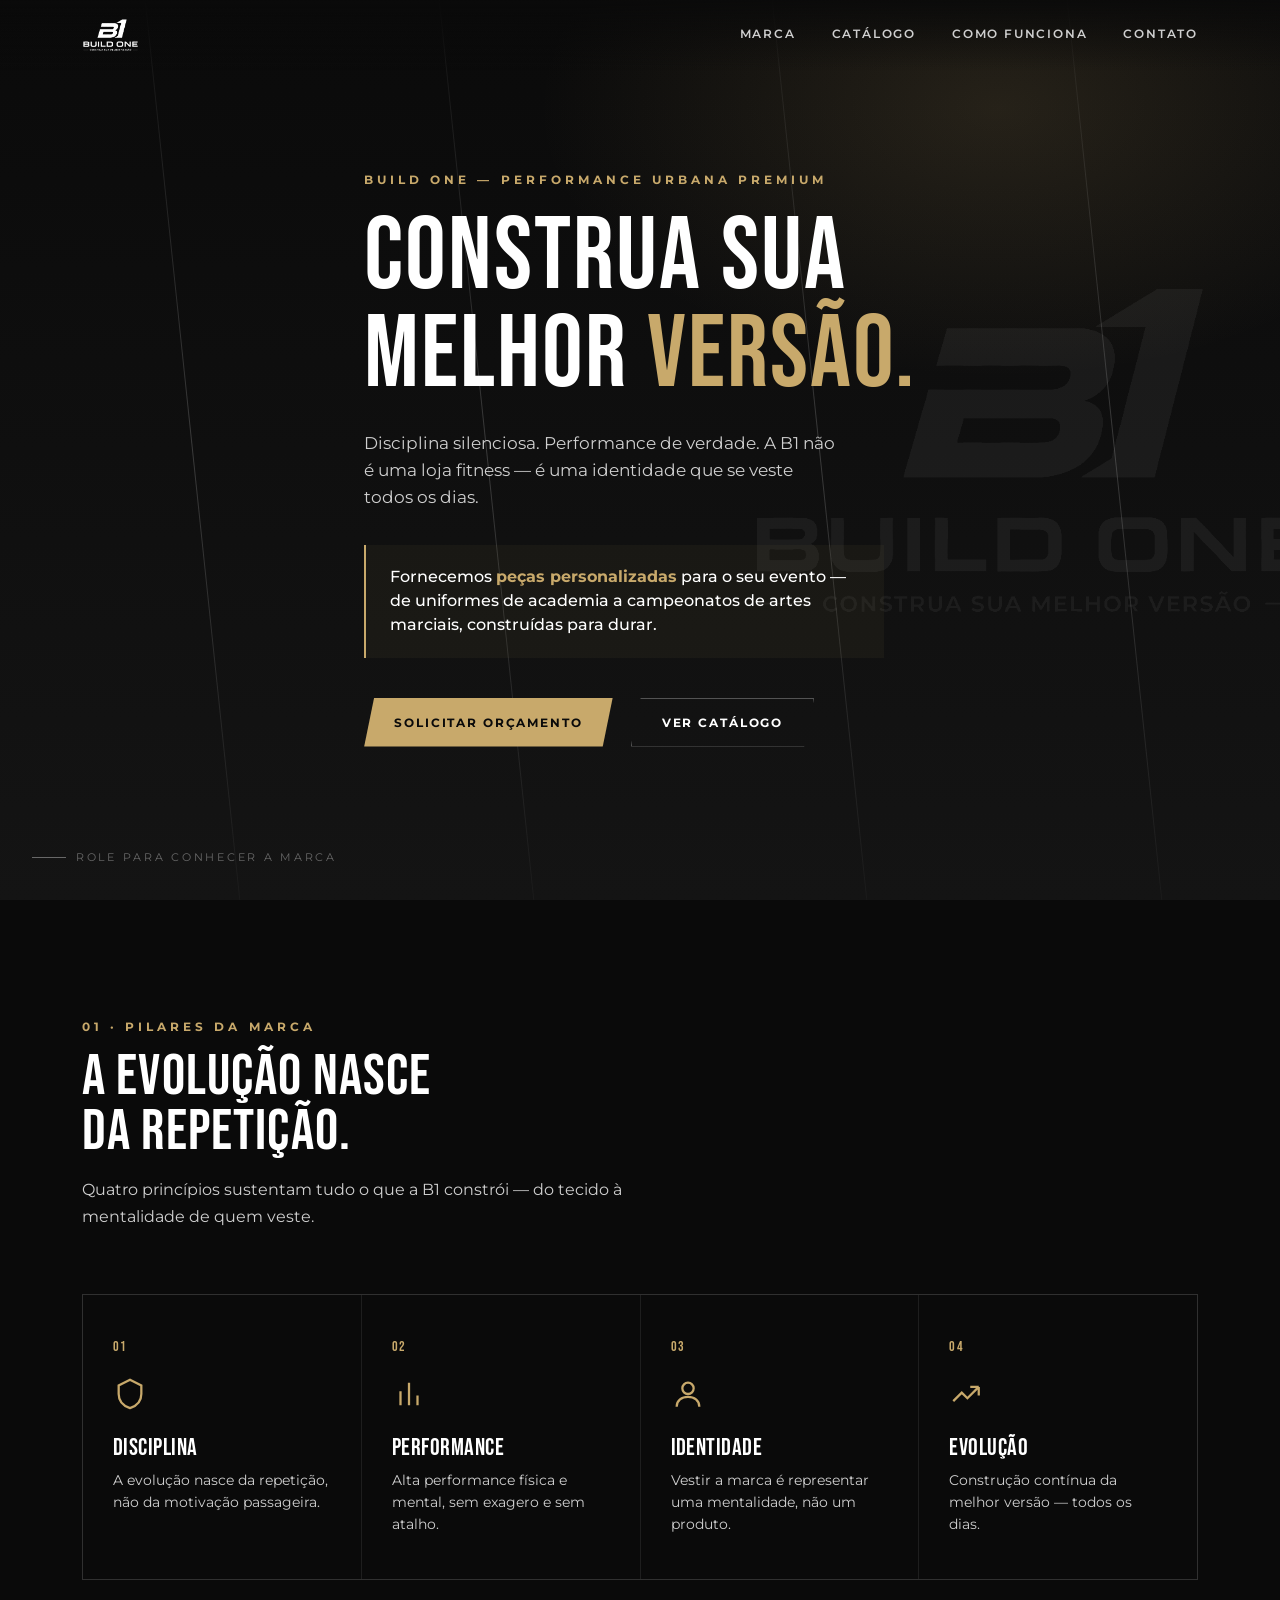
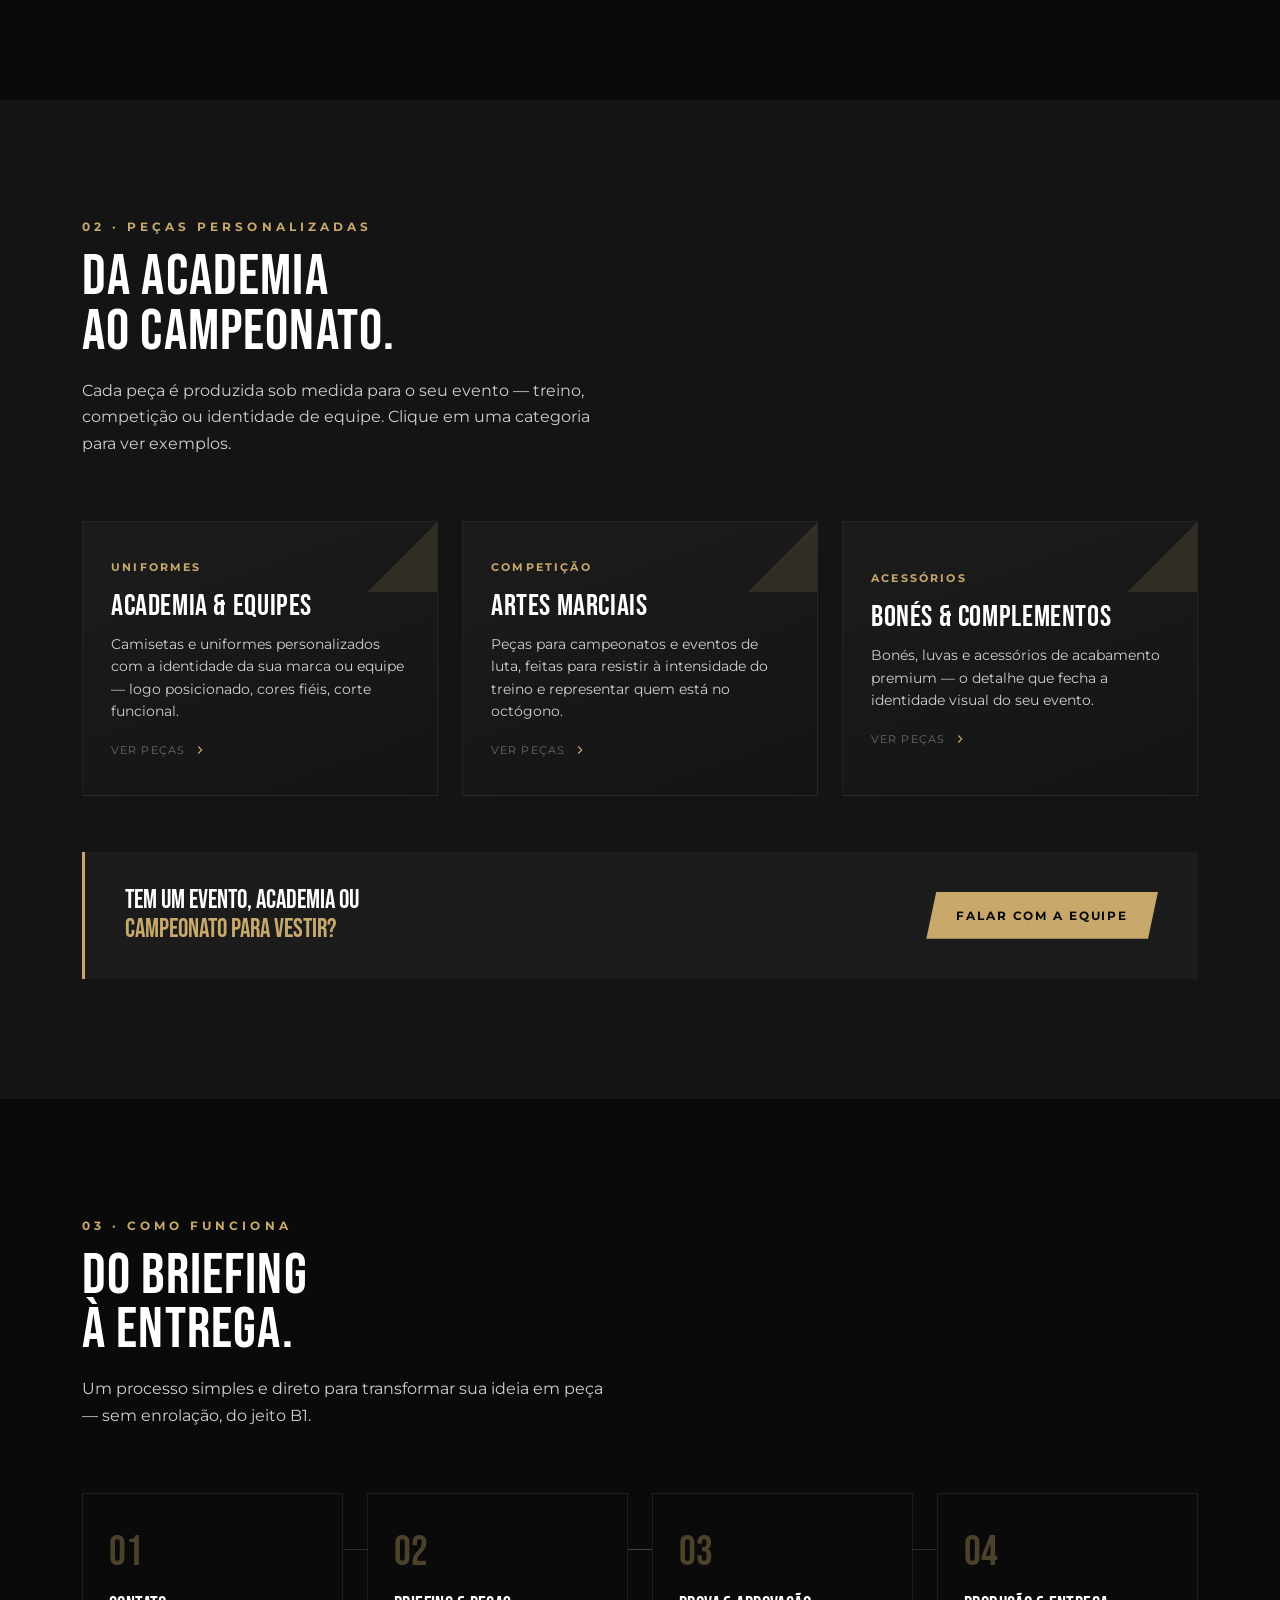
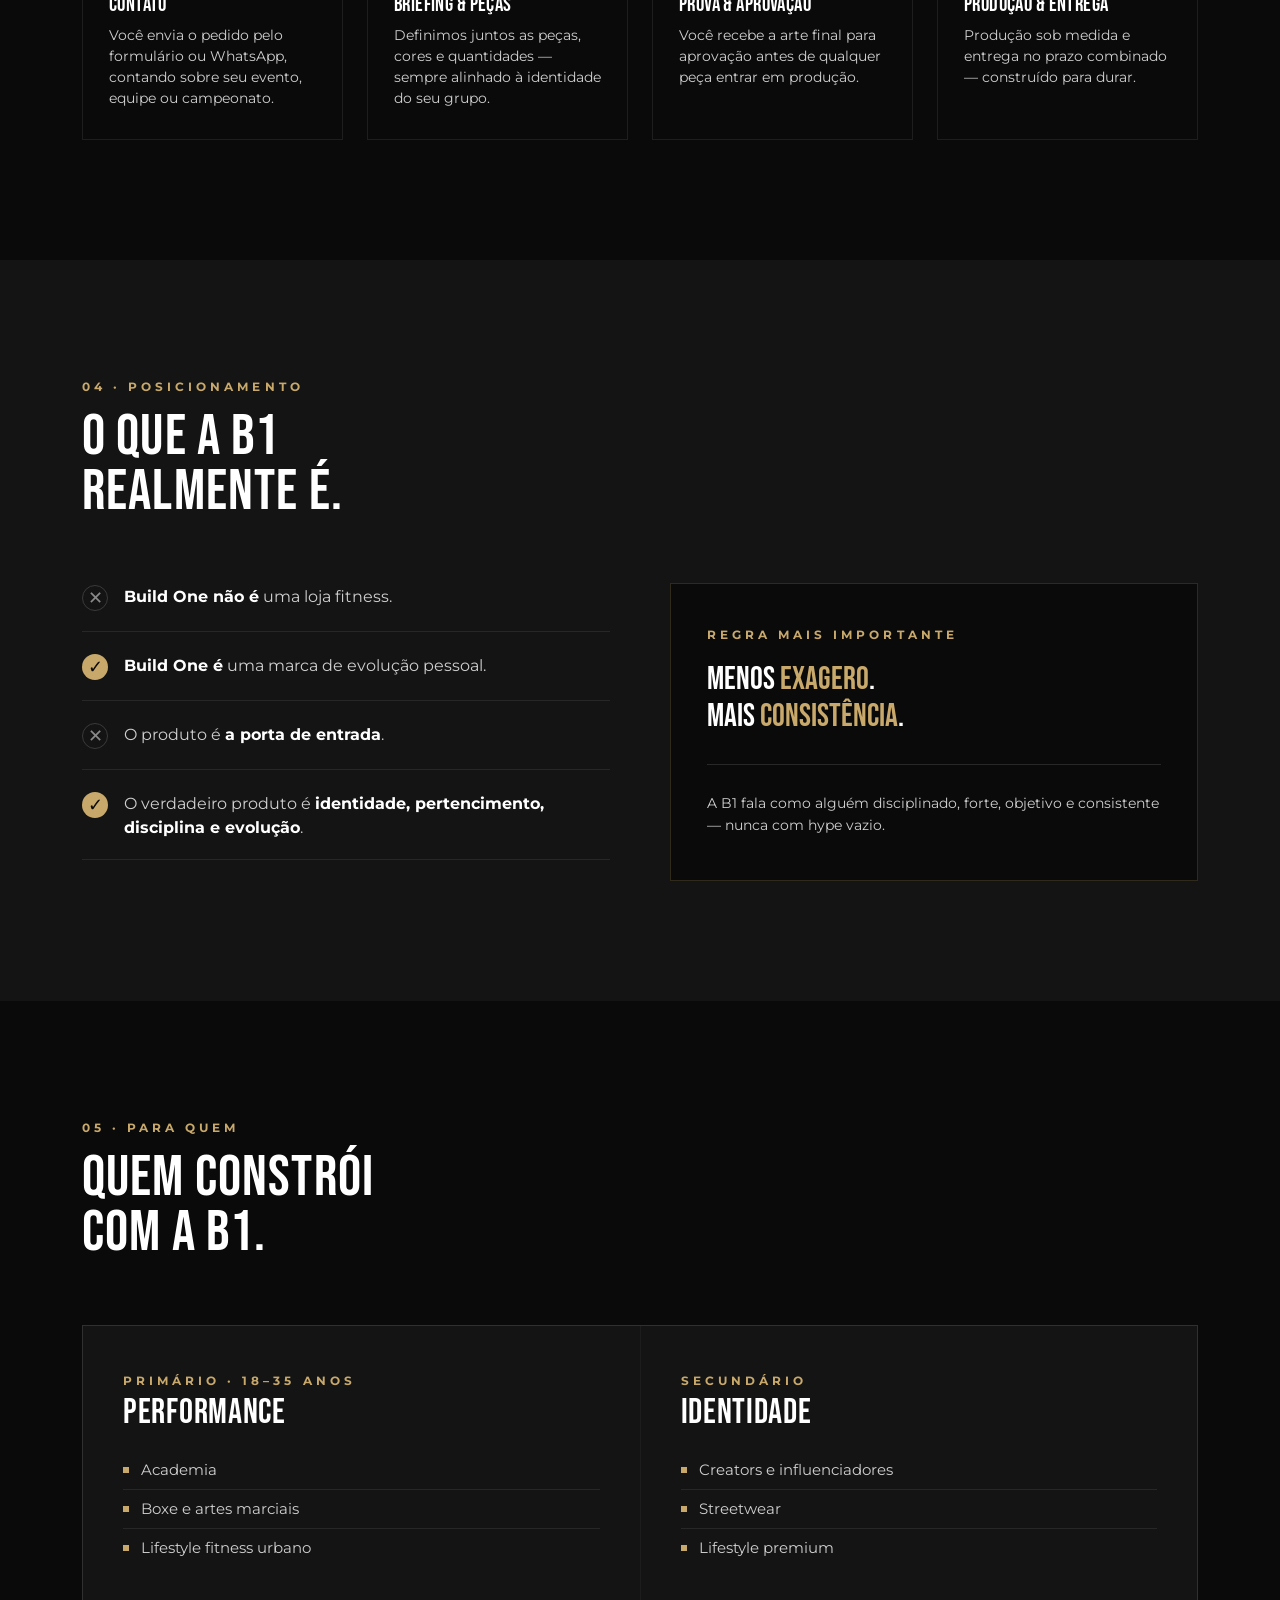
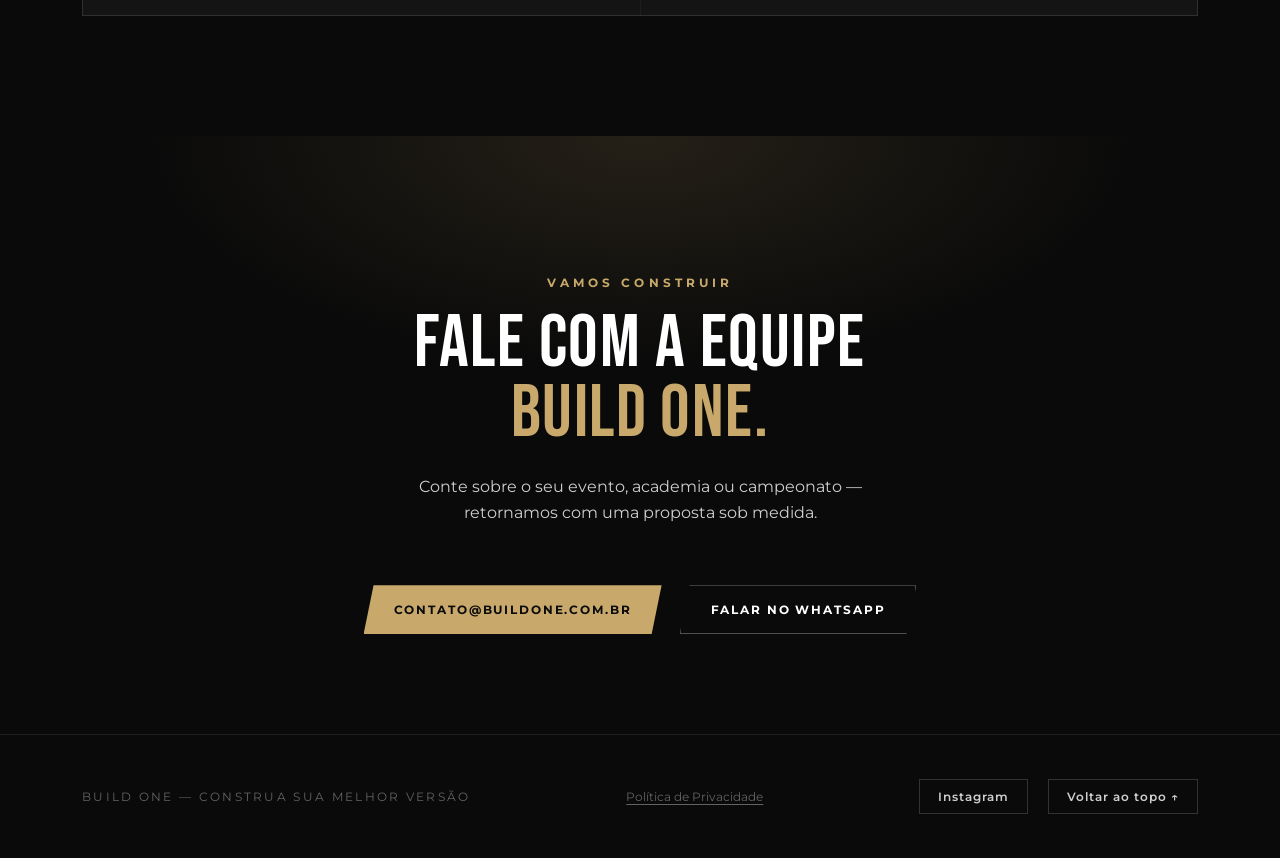
==== index.html @ 92f88118 "Index,Script e style.css" ====
<!DOCTYPE html>
<html lang="pt-BR">
<head>
<meta charset="UTF-8">
<meta name="viewport" content="width=device-width, initial-scale=1.0">
<title>BUILD ONE — Construa sua melhor versão</title>
<meta name="description" content="B1 Build One — peças esportivas personalizadas para academias, equipes e campeonatos de artes marciais.">
<link rel="preconnect" href="https://fonts.googleapis.com">
<link rel="preconnect" href="https://fonts.gstatic.com" crossorigin>
<link href="https://fonts.googleapis.com/css2?family=Bebas+Neue&family=Montserrat:wght@400;500;600;700;800&display=swap" rel="stylesheet">
<link rel="stylesheet" href="style.css">
</head>
<body>

<header id="siteHeader">
  <div class="wrap">
    <a href="#topo" class="logo-mark" aria-label="Build One — início">
      <img src="assets/logo-white.png" alt="Build One">
    </a>
    <nav id="mainNav">
      <a href="#marca">Marca</a>
      <a href="#catalogo">Catálogo</a>
      <a href="#como-funciona">Como Funciona</a>
      <a href="#contato">Contato</a>
    </nav>
    <button class="nav-toggle" id="navToggle" aria-label="Abrir menu">
      <span></span><span></span><span></span>
    </button>
  </div>
</header>

<section class="hero" id="topo">
  <div class="hero-lines">
    <span style="left:15%;"></span>
    <span style="left:38%;"></span>
    <span style="left:64%;"></span>
    <span style="left:87%;"></span>
  </div>
  <div class="hero-ghost"><img src="assets/logo-white.png" alt=""></div>
  <div class="wrap">
    <div class="hero-content">
      <span class="eyebrow">Build One — Performance Urbana Premium</span>
      <h1>Construa sua<br>melhor <span class="accent">versão.</span></h1>
      <p class="hero-sub">Disciplina silenciosa. Performance de verdade. A B1 não é uma loja fitness — é uma identidade que se veste todos os dias.</p>

      <div class="hero-custom">
        <p>Fornecemos <b>peças personalizadas</b> para o seu evento — de uniformes de academia a campeonatos de artes marciais, construídas para durar.</p>
      </div>

      <div class="hero-cta">
        <a href="#contato" class="btn btn-primary">Solicitar orçamento</a>
        <a href="#catalogo" class="btn btn-ghost">Ver catálogo</a>
      </div>
    </div>
  </div>
  <div class="scroll-cue"><span class="line"></span> Role para conhecer a marca</div>
</section>

<section id="marca">
  <div class="wrap">
    <div class="section-head reveal">
      <span class="eyebrow">01 · Pilares da marca</span>
      <h2>A evolução nasce<br>da repetição.</h2>
      <p>Quatro princípios sustentam tudo o que a B1 constrói — do tecido à mentalidade de quem veste.</p>
    </div>

    <div class="pillars reveal">
      <div class="pillar">
        <span class="pillar-num">01</span>
        <svg class="pillar-icon" viewBox="0 0 24 24"><path d="M12 2l8 4v6c0 5-3.5 8.5-8 10-4.5-1.5-8-5-8-10V6l8-4z"/></svg>
        <h3>Disciplina</h3>
        <p>A evolução nasce da repetição, não da motivação passageira.</p>
      </div>
      <div class="pillar">
        <span class="pillar-num">02</span>
        <svg class="pillar-icon" viewBox="0 0 24 24"><path d="M6 20V10M12 20V4M18 20v-7"/></svg>
        <h3>Performance</h3>
        <p>Alta performance física e mental, sem exagero e sem atalho.</p>
      </div>
      <div class="pillar">
        <span class="pillar-num">03</span>
        <svg class="pillar-icon" viewBox="0 0 24 24"><circle cx="12" cy="8" r="4"/><path d="M4 21c0-4.4 3.6-7 8-7s8 2.6 8 7"/></svg>
        <h3>Identidade</h3>
        <p>Vestir a marca é representar uma mentalidade, não um produto.</p>
      </div>
      <div class="pillar">
        <span class="pillar-num">04</span>
        <svg class="pillar-icon" viewBox="0 0 24 24"><path d="M3 17l6-6 4 4 8-8M21 7v6M21 7h-6"/></svg>
        <h3>Evolução</h3>
        <p>Construção contínua da melhor versão — todos os dias.</p>
      </div>
    </div>
  </div>
</section>

<section class="section-alt" id="catalogo">
  <div class="wrap">
    <div class="section-head reveal">
      <span class="eyebrow">02 · Peças personalizadas</span>
      <h2>Da academia<br>ao campeonato.</h2>
      <p>Cada peça é produzida sob medida para o seu evento — treino, competição ou identidade de equipe. Clique em uma categoria para ver exemplos.</p>
    </div>

    <div class="pieces-grid reveal" role="tablist" aria-label="Categorias do catálogo">
      <button type="button" class="piece-card" data-target="panel-academia" role="tab" aria-selected="false" aria-controls="panel-academia">
        <span class="piece-tag">Uniformes</span>
        <h3>Academia &amp; Equipes</h3>
        <p>Camisetas e uniformes personalizados com a identidade da sua marca ou equipe — logo posicionado, cores fiéis, corte funcional.</p>
        <span class="piece-indicator">Ver peças
          <svg viewBox="0 0 24 24"><path d="M9 6l6 6-6 6"/></svg>
        </span>
      </button>

      <button type="button" class="piece-card" data-target="panel-artes-marciais" role="tab" aria-selected="false" aria-controls="panel-artes-marciais">
        <span class="piece-tag">Competição</span>
        <h3>Artes Marciais</h3>
        <p>Peças para campeonatos e eventos de luta, feitas para resistir à intensidade do treino e representar quem está no octógono.</p>
        <span class="piece-indicator">Ver peças
          <svg viewBox="0 0 24 24"><path d="M9 6l6 6-6 6"/></svg>
        </span>
      </button>

      <button type="button" class="piece-card" data-target="panel-acessorios" role="tab" aria-selected="false" aria-controls="panel-acessorios">
        <span class="piece-tag">Acessórios</span>
        <h3>Bonés &amp; Complementos</h3>
        <p>Bonés, luvas e acessórios de acabamento premium — o detalhe que fecha a identidade visual do seu evento.</p>
        <span class="piece-indicator">Ver peças
          <svg viewBox="0 0 24 24"><path d="M9 6l6 6-6 6"/></svg>
        </span>
      </button>
    </div>

    <div class="product-panels reveal" id="productPanels">

      <!-- ACADEMIA & EQUIPES -->
      <div class="product-panel" id="panel-academia" role="tabpanel">
        <div class="panel-inner">
          <div class="panel-head">
            <h4>Academia &amp; Equipes</h4>
            <span>4 modelos em destaque — personalizáveis com sua logo e cores</span>
          </div>
          <div class="product-grid">
            <div class="product-card">
              <div class="product-thumb">
                <svg viewBox="0 0 24 24"><path d="M8 4L4 7v3h2v10h12V10h2V7l-4-3-3 2h-2L8 4z"/></svg>
              </div>
              <div class="product-info">
                <span class="p-tag">Personalizável</span>
                <h5>Camiseta Dry-fit Equipe</h5>
                <p>Tecido leve, logo B1 Sport System e da sua equipe.</p>
              </div>
            </div>
            <div class="product-card">
              <div class="product-thumb">
                <svg viewBox="0 0 24 24"><path d="M9 4L6 6v3h1v11h10V9h1V6l-3-2-2 1.5h-2L9 4z"/></svg>
              </div>
              <div class="product-info">
                <span class="p-tag">Personalizável</span>
                <h5>Regata Performance</h5>
                <p>Corte funcional para treino de alta intensidade.</p>
              </div>
            </div>
            <div class="product-card">
              <div class="product-thumb">
                <svg viewBox="0 0 24 24"><path d="M7 4L4 6.5V10h2v10h12V10h2V6.5L17 4l-3 2h-4L7 4z"/></svg>
              </div>
              <div class="product-info">
                <span class="p-tag">Personalizável</span>
                <h5>Agasalho de Treino</h5>
                <p>Conjunto para pré e pós-treino com identidade da marca.</p>
              </div>
            </div>
            <div class="product-card">
              <div class="product-thumb">
                <svg viewBox="0 0 24 24"><path d="M6 4h12v4l-2 2v10H8V10L6 8V4z"/></svg>
              </div>
              <div class="product-info">
                <span class="p-tag">Personalizável</span>
                <h5>Uniforme Completo</h5>
                <p>Kit fechado para equipes — camiseta, shorts e acessório.</p>
              </div>
            </div>
          </div>
        </div>
      </div>

      <!-- ARTES MARCIAIS -->
      <div class="product-panel" id="panel-artes-marciais" role="tabpanel">
        <div class="panel-inner">
          <div class="panel-head">
            <h4>Artes Marciais</h4>
            <span>4 modelos em destaque — construídos para competição</span>
          </div>
          <div class="product-grid">
            <div class="product-card">
              <div class="product-thumb">
                <svg viewBox="0 0 24 24"><path d="M6 5l6 3 6-3v4l-6 3-6-3V5zM6 12l6 3 6-3v7l-6 3-6-3v-7z"/></svg>
              </div>
              <div class="product-info">
                <span class="p-tag">Personalizável</span>
                <h5>Rashguard Competição</h5>
                <p>Sublimação total, cores e patrocinadores sob medida.</p>
              </div>
            </div>
            <div class="product-card">
              <div class="product-thumb">
                <svg viewBox="0 0 24 24"><path d="M8 4h8l2 4-3 2v10H9V10L6 8l2-4z"/></svg>
              </div>
              <div class="product-info">
                <span class="p-tag">Personalizável</span>
                <h5>Shorts MMA</h5>
                <p>Tecido resistente com liberdade total de movimento.</p>
              </div>
            </div>
            <div class="product-card">
              <div class="product-thumb">
                <svg viewBox="0 0 24 24"><path d="M12 3l7 3v6c0 5-3 8-7 9-4-1-7-4-7-9V6l7-3z"/></svg>
              </div>
              <div class="product-info">
                <span class="p-tag">Personalizável</span>
                <h5>Faixa &amp; Kimono</h5>
                <p>Bordado e identificação de graduação personalizados.</p>
              </div>
            </div>
            <div class="product-card">
              <div class="product-thumb">
                <svg viewBox="0 0 24 24"><path d="M4 12a4 4 0 018 0v3a3 3 0 01-3 3H8a4 4 0 01-4-4v-2zM16 9a3 3 0 013 3v4a3 3 0 01-3 3h-1v-7l1-3z"/></svg>
              </div>
              <div class="product-info">
                <span class="p-tag">Personalizável</span>
                <h5>Luvas de Treino</h5>
                <p>Acabamento premium com identidade visual do evento.</p>
              </div>
            </div>
          </div>
        </div>
      </div>

      <!-- BONÉS & COMPLEMENTOS -->
      <div class="product-panel" id="panel-acessorios" role="tabpanel">
        <div class="panel-inner">
          <div class="panel-head">
            <h4>Bonés &amp; Complementos</h4>
            <span>4 modelos em destaque — o acabamento da sua identidade</span>
          </div>
          <div class="product-grid">
            <div class="product-card">
              <div class="product-thumb">
                <svg viewBox="0 0 24 24"><path d="M3 15c0-5 4-9 9-9s9 4 9 9H3z"/><path d="M3 15h18v2H3z"/></svg>
              </div>
              <div class="product-info">
                <span class="p-tag">Personalizável</span>
                <h5>Boné Aba Curva</h5>
                <p>Bordado 3D com o símbolo B1 ou logo do seu evento.</p>
              </div>
            </div>
            <div class="product-card">
              <div class="product-thumb">
                <svg viewBox="0 0 24 24"><path d="M4 9h16v10H4zM8 9V6a4 4 0 018 0v3"/></svg>
              </div>
              <div class="product-info">
                <span class="p-tag">Personalizável</span>
                <h5>Bolsa Esportiva</h5>
                <p>Espaço para treino diário com identidade visual da marca.</p>
              </div>
            </div>
            <div class="product-card">
              <div class="product-thumb">
                <svg viewBox="0 0 24 24"><path d="M6 3h12l-2 6 2 3-2 9H8l-2-9 2-3-2-6z"/></svg>
              </div>
              <div class="product-info">
                <span class="p-tag">Personalizável</span>
                <h5>Toalha Premium</h5>
                <p>Acabamento felpudo com logo bordado ou estampado.</p>
              </div>
            </div>
            <div class="product-card">
              <div class="product-thumb">
                <svg viewBox="0 0 24 24"><path d="M9 3h6l1 4-2 2v10a2 2 0 01-2 2 2 2 0 01-2-2V9l-2-2 1-4z"/></svg>
              </div>
              <div class="product-info">
                <span class="p-tag">Personalizável</span>
                <h5>Squeeze Personalizado</h5>
                <p>Garrafa térmica com a marca do seu evento ou equipe.</p>
              </div>
            </div>
          </div>
        </div>
      </div>

    </div>

    <div class="cta-banner reveal">
      <p>Tem um evento, academia ou<br><span>campeonato para vestir?</span></p>
      <a href="#contato" class="btn btn-primary">Falar com a equipe</a>
    </div>
  </div>
</section>

<section id="como-funciona">
  <div class="wrap">
    <div class="section-head reveal">
      <span class="eyebrow">03 · Como funciona</span>
      <h2>Do briefing<br>à entrega.</h2>
      <p>Um processo simples e direto para transformar sua ideia em peça — sem enrolação, do jeito B1.</p>
    </div>

    <div class="steps reveal">
      <div class="step">
        <span class="step-num">01</span>
        <h3>Contato</h3>
        <p>Você envia o pedido pelo formulário ou WhatsApp, contando sobre seu evento, equipe ou campeonato.</p>
      </div>
      <div class="step">
        <span class="step-num">02</span>
        <h3>Briefing &amp; Peças</h3>
        <p>Definimos juntos as peças, cores e quantidades — sempre alinhado à identidade do seu grupo.</p>
      </div>
      <div class="step">
        <span class="step-num">03</span>
        <h3>Prova &amp; Aprovação</h3>
        <p>Você recebe a arte final para aprovação antes de qualquer peça entrar em produção.</p>
      </div>
      <div class="step">
        <span class="step-num">04</span>
        <h3>Produção &amp; Entrega</h3>
        <p>Produção sob medida e entrega no prazo combinado — construído para durar.</p>
      </div>
    </div>
  </div>
</section>

<section class="section-alt" id="posicionamento">
  <div class="wrap">
    <div class="section-head reveal">
      <span class="eyebrow">04 · Posicionamento</span>
      <h2>O que a B1<br>realmente é.</h2>
    </div>

    <div class="position-grid reveal">
      <ul class="position-list">
        <li><span class="mark no">✕</span><span class="txt"><b>Build One não é</b> uma loja fitness.</span></li>
        <li><span class="mark yes">✓</span><span class="txt"><b>Build One é</b> uma marca de evolução pessoal.</span></li>
        <li><span class="mark no">✕</span><span class="txt">O produto é <b>a porta de entrada</b>.</span></li>
        <li><span class="mark yes">✓</span><span class="txt">O verdadeiro produto é <b>identidade, pertencimento, disciplina e evolução</b>.</span></li>
      </ul>

      <div class="quote-block">
        <span class="eyebrow">Regra mais importante</span>
        <p class="big-quote">Menos <span class="g">exagero</span>.<br>Mais <span class="g">consistência</span>.</p>
        <hr>
        <p class="rule">A B1 fala como alguém disciplinado, forte, objetivo e consistente — nunca com hype vazio.</p>
      </div>
    </div>
  </div>
</section>

<section>
  <div class="wrap">
    <div class="section-head reveal">
      <span class="eyebrow">05 · Para quem</span>
      <h2>Quem constrói<br>com a B1.</h2>
    </div>

    <div class="target-grid reveal">
      <div class="target-card">
        <span class="eyebrow">Primário · 18–35 anos</span>
        <h3>Performance</h3>
        <ul>
          <li>Academia</li>
          <li>Boxe e artes marciais</li>
          <li>Lifestyle fitness urbano</li>
        </ul>
      </div>
      <div class="target-card">
        <span class="eyebrow">Secundário</span>
        <h3>Identidade</h3>
        <ul>
          <li>Creators e influenciadores</li>
          <li>Streetwear</li>
          <li>Lifestyle premium</li>
        </ul>
      </div>
    </div>
  </div>
</section>

<section class="contact" id="contato">
  <div class="wrap">
    <div class="contact-head reveal">
      <span class="eyebrow">Vamos construir</span>
      <h2>Fale com a equipe<br><span class="g">Build One.</span></h2>
      <p class="contact-sub">Conte sobre o seu evento, academia ou campeonato — retornamos com uma proposta sob medida.</p>
    </div>

    <div class="contact-actions reveal">
      <a href="mailto:contato@buildone.com.br" class="btn btn-primary">contato@buildone.com.br</a>
      <a href="https://wa.me/5581982292300" class="btn btn-ghost" target="_blank" rel="noopener">Falar no WhatsApp</a>
    </div>
  </div>
</section>

<footer>
  <div class="wrap">
    <span class="foot-tagline">Build One — Construa sua melhor versão</span>
    <div class="foot-links">
      <a href="#" class="privacy-link text-link">Política de Privacidade</a>
    </div>
    <div class="foot-social">
      <a href="#" target="_blank" rel="noopener">Instagram</a>
      <a href="#topo">Voltar ao topo ↑</a>
    </div>
  </div>
</footer>

<!-- Modal — Política de Privacidade -->
<div class="modal-overlay" id="privacyModal">
  <div class="modal-box">
    <h3>Política de Privacidade</h3>
    <p>Os dados preenchidos no formulário de orçamento (nome, contato e detalhes do pedido) são usados exclusivamente para montar sua mensagem de contato com a equipe B1 pelo WhatsApp.</p>
    <p>Esses dados <b>não são enviados a nenhum servidor</b>, não ficam armazenados neste site e não são compartilhados com terceiros. Eles existem apenas no seu navegador, durante o preenchimento, até você enviar a mensagem.</p>
    <p>Ao continuar a conversa pelo WhatsApp, o tratamento dos seus dados passa a seguir a política de privacidade do próprio WhatsApp/Meta.</p>
    <p>Dúvidas sobre o uso dos seus dados podem ser enviadas para <b>contato@buildone.com.br</b>.</p>
    <button class="modal-close" id="privacyClose" type="button">Entendi</button>
  </div>
</div>

<script src="script.js"></script>
</body>
</html>
---- style.css ----
/* ============================================================
   BUILD ONE (B1) — style.css
   Identidade: preto premium + dourado, Bebas Neue + Montserrat
   ============================================================ */

:root{
  --black:#0A0A0A;
  --graphite:#1C1C1C;
  --graphite-2:#141414;
  --white:#FFFFFF;
  --silver:#CFCFCF;
  --silver-dim:rgba(207,207,207,0.45);
  --gold:#C8A96B;
  --gold-dim:rgba(200,169,107,0.35);
  --gold-glow:rgba(200,169,107,0.14);
  --angle:-6deg;
}

*{margin:0;padding:0;box-sizing:border-box;}

html{scroll-behavior:smooth;}

body{
  background:var(--black);
  color:var(--white);
  font-family:'Montserrat',sans-serif;
  overflow-x:hidden;
}

h1,h2,h3,.display{
  font-family:'Bebas Neue',sans-serif;
  letter-spacing:0.02em;
  line-height:0.95;
  text-transform:uppercase;
  font-weight:400;
}

.eyebrow{
  font-family:'Montserrat',sans-serif;
  font-weight:700;
  font-size:0.72rem;
  letter-spacing:0.35em;
  text-transform:uppercase;
  color:var(--gold);
}

a{color:inherit;text-decoration:none;}
button{font-family:inherit;cursor:pointer;}

.wrap{
  max-width:1180px;
  margin:0 auto;
  padding:0 32px;
}

/* ---------- reveal on scroll ---------- */
.reveal{
  opacity:0;
  transform:translateY(28px);
  transition:opacity 0.8s ease, transform 0.8s ease;
}
.reveal.in{
  opacity:1;
  transform:translateY(0);
}

@media (prefers-reduced-motion: reduce){
  .reveal{opacity:1;transform:none;transition:none;}
  html{scroll-behavior:auto;}
}

/* ---------- header ---------- */
header{
  position:fixed;
  top:0;left:0;right:0;
  z-index:50;
  padding:18px 0;
  background:linear-gradient(to bottom, rgba(10,10,10,0.92), rgba(10,10,10,0));
  transition:background 0.3s ease, padding 0.3s ease;
}
header.scrolled{
  background:rgba(10,10,10,0.92);
  backdrop-filter:blur(8px);
  padding:12px 0;
  border-bottom:1px solid rgba(200,169,107,0.15);
}
header .wrap{
  display:flex;
  align-items:center;
  justify-content:space-between;
}
.logo-mark{
  display:flex;
  align-items:center;
  cursor:pointer;
  user-select:none;
}
.logo-mark img{
  height:34px;
  width:auto;
  display:block;
}
nav{display:flex;gap:36px;}
nav a{
  font-size:0.75rem;
  font-weight:600;
  letter-spacing:0.15em;
  text-transform:uppercase;
  color:var(--silver);
  position:relative;
  padding-bottom:4px;
}
nav a::after{
  content:'';
  position:absolute;
  left:0;bottom:0;
  width:0%;
  height:1px;
  background:var(--gold);
  transition:width 0.3s ease;
}
nav a:hover{color:var(--white);}
nav a:hover::after{width:100%;}
.nav-toggle{display:none;}

/* ---------- hero ---------- */
.hero{
  position:relative;
  min-height:100svh;
  display:flex;
  align-items:center;
  padding-top:120px;
  padding-bottom:100px;
  overflow:hidden;
  background:
    radial-gradient(ellipse 60% 50% at 78% 12%, var(--gold-glow), transparent 60%),
    linear-gradient(180deg, var(--black) 0%, var(--graphite-2) 100%);
}

.hero-lines{
  position:absolute;
  inset:0;
  pointer-events:none;
  opacity:0.5;
}
.hero-lines span{
  position:absolute;
  background:linear-gradient(180deg, transparent, var(--silver-dim), transparent);
  width:1px;
  top:-10%;
  height:120%;
  transform:rotate(var(--angle));
}

.hero-ghost{
  position:absolute;
  right:-4%;
  top:50%;
  transform:translateY(-50%);
  width:min(46vw,620px);
  opacity:0.05;
  pointer-events:none;
  user-select:none;
  z-index:0;
}
.hero-ghost img{width:100%;height:auto;display:block;}

.hero-content{
  position:relative;
  z-index:2;
  max-width:680px;
}

.hero .eyebrow{margin-bottom:22px;display:block;}

.hero h1{
  font-size:clamp(3.4rem, 8vw, 6.4rem);
  color:var(--white);
}
.hero h1 .accent{color:var(--gold);}

.hero-sub{
  margin-top:26px;
  font-size:1.05rem;
  color:var(--silver);
  max-width:480px;
  line-height:1.6;
  font-weight:400;
}

.hero-custom{
  margin-top:34px;
  padding:20px 24px;
  border-left:2px solid var(--gold);
  background:rgba(200,169,107,0.05);
  max-width:520px;
}
.hero-custom p{
  font-size:0.98rem;
  color:var(--white);
  line-height:1.55;
  font-weight:500;
}
.hero-custom p b{color:var(--gold);font-weight:700;}

.hero-cta{
  margin-top:40px;
  display:flex;
  gap:18px;
  flex-wrap:wrap;
}

.btn{
  display:inline-flex;
  align-items:center;
  gap:10px;
  padding:16px 30px;
  font-size:0.78rem;
  font-weight:700;
  letter-spacing:0.15em;
  text-transform:uppercase;
  transition:transform 0.25s ease, background 0.25s ease, color 0.25s ease, border-color 0.25s ease;
  clip-path:polygon(10px 0, 100% 0, calc(100% - 10px) 100%, 0 100%);
  border:none;
}
.btn-primary{
  background:var(--gold);
  color:var(--black);
}
.btn-primary:hover{
  transform:translateY(-2px);
  background:#dcbb80;
}
.btn-ghost{
  border:1px solid rgba(207,207,207,0.35);
  color:var(--white);
  background:transparent;
  clip-path:polygon(10px 0, 100% 0, calc(100% - 10px) 100%, 0 100%);
}
.btn-ghost:hover{
  border-color:var(--gold);
  color:var(--gold);
  transform:translateY(-2px);
}

.scroll-cue{
  position:absolute;
  bottom:36px;
  left:32px;
  display:flex;
  align-items:center;
  gap:10px;
  font-size:0.68rem;
  letter-spacing:0.25em;
  text-transform:uppercase;
  color:var(--silver-dim);
  z-index:2;
}
.scroll-cue .line{
  width:34px;height:1px;
  background:var(--silver-dim);
  position:relative;
  overflow:hidden;
}
.scroll-cue .line::after{
  content:'';
  position:absolute;
  left:-100%;top:0;
  width:100%;height:100%;
  background:var(--gold);
  animation:slide 2.2s linear infinite;
}
@keyframes slide{
  0%{left:-100%;}
  100%{left:100%;}
}

/* ---------- section shell ---------- */
section{
  position:relative;
  padding:120px 0;
}
.section-alt{
  background:var(--graphite-2);
}
.section-head{
  max-width:640px;
  margin-bottom:64px;
}
.section-head .eyebrow{margin-bottom:16px;display:block;}
.section-head h2{
  font-size:clamp(2.4rem,4.6vw,3.6rem);
}
.section-head p{
  margin-top:18px;
  color:var(--silver);
  font-size:1rem;
  line-height:1.65;
  max-width:540px;
}

/* ---------- pillars ---------- */
.pillars{
  display:grid;
  grid-template-columns:repeat(4,1fr);
  gap:1px;
  background:rgba(207,207,207,0.1);
  border:1px solid rgba(207,207,207,0.1);
}
.pillar{
  background:var(--black);
  padding:44px 30px;
  transition:background 0.3s ease;
}
.pillar:hover{background:var(--graphite);}
.pillar-num{
  font-family:'Bebas Neue',sans-serif;
  font-size:0.85rem;
  color:var(--gold);
  letter-spacing:0.1em;
  display:block;
  margin-bottom:22px;
}
.pillar-icon{
  width:34px;height:34px;
  margin-bottom:22px;
  stroke:var(--gold);
  fill:none;
  stroke-width:1.6;
}
.pillar h3{
  font-size:1.5rem;
  margin-bottom:10px;
  color:var(--white);
}
.pillar p{
  font-size:0.88rem;
  color:var(--silver);
  line-height:1.55;
}

/* ---------- peças / catálogo (abas) ---------- */
.pieces-grid{
  display:grid;
  grid-template-columns:repeat(3,1fr);
  gap:24px;
}
.piece-card{
  background:linear-gradient(160deg, var(--graphite), var(--graphite-2));
  border:1px solid rgba(207,207,207,0.08);
  padding:38px 28px;
  position:relative;
  overflow:hidden;
  transition:transform 0.35s ease, border-color 0.35s ease, background 0.35s ease;
  text-align:left;
  width:100%;
  color:var(--white);
  appearance:none;
}
.piece-card::before{
  content:'';
  position:absolute;
  top:0;right:0;
  width:70px;height:70px;
  background:linear-gradient(135deg, transparent 50%, var(--gold-glow) 50%);
}
.piece-card:hover{
  transform:translateY(-6px);
  border-color:var(--gold-dim);
}
.piece-card:focus-visible{
  outline:2px solid var(--gold);
  outline-offset:3px;
}
.piece-card.active{
  border-color:var(--gold);
  background:linear-gradient(160deg, #262019, var(--graphite-2));
  box-shadow:0 0 0 1px var(--gold-dim), 0 18px 40px -20px rgba(200,169,107,0.35);
}
.piece-card.active .piece-tag::after{
  content:'· selecionado';
  color:var(--silver-dim);
  font-weight:600;
  letter-spacing:0.05em;
  text-transform:none;
}
.piece-tag{
  font-size:0.68rem;
  letter-spacing:0.2em;
  text-transform:uppercase;
  color:var(--gold);
  font-weight:700;
  margin-bottom:18px;
  display:block;
}
.piece-card h3{
  font-size:1.9rem;
  color:var(--white);
  margin-bottom:12px;
}
.piece-card p{
  font-size:0.88rem;
  color:var(--silver);
  line-height:1.6;
}
.piece-card .piece-indicator{
  margin-top:20px;
  display:flex;
  align-items:center;
  gap:8px;
  font-size:0.7rem;
  letter-spacing:0.1em;
  text-transform:uppercase;
  color:var(--silver-dim);
}
.piece-card .piece-indicator svg{
  width:14px;height:14px;
  stroke:var(--gold);
  fill:none;
  stroke-width:2;
  transition:transform 0.3s ease;
}
.piece-card.active .piece-indicator svg{transform:rotate(90deg);}

/* ---- painel de produtos (abas) ---- */
.product-panels{
  margin-top:8px;
}
.product-panel{
  display:none;
  overflow:hidden;
}
.product-panel.active{
  display:block;
  animation:panelIn 0.5s ease;
}
@keyframes panelIn{
  from{opacity:0;transform:translateY(-14px);}
  to{opacity:1;transform:translateY(0);}
}
@media (prefers-reduced-motion: reduce){
  .product-panel.active{animation:none;}
}

.panel-inner{
  margin-top:36px;
  padding:40px;
  background:var(--graphite-2);
  border:1px solid rgba(200,169,107,0.15);
  border-top:2px solid var(--gold);
}
.panel-head{
  display:flex;
  align-items:baseline;
  justify-content:space-between;
  gap:20px;
  margin-bottom:30px;
  flex-wrap:wrap;
}
.panel-head h4{
  font-family:'Bebas Neue',sans-serif;
  font-size:1.8rem;
  color:var(--white);
  letter-spacing:0.02em;
}
.panel-head span{
  font-size:0.82rem;
  color:var(--silver);
}

.product-grid{
  display:grid;
  grid-template-columns:repeat(4,1fr);
  gap:20px;
}
.product-card{
  background:var(--black);
  border:1px solid rgba(207,207,207,0.08);
  transition:border-color 0.3s ease, transform 0.3s ease;
}
.product-card:hover{
  border-color:var(--gold-dim);
  transform:translateY(-4px);
}
.product-thumb{
  aspect-ratio:1/1;
  display:flex;
  align-items:center;
  justify-content:center;
  background:
    radial-gradient(circle at 30% 20%, rgba(200,169,107,0.10), transparent 55%),
    var(--graphite);
  border-bottom:1px solid rgba(207,207,207,0.08);
}
.product-thumb svg{
  width:46%;
  height:46%;
  stroke:var(--gold);
  fill:none;
  stroke-width:1.3;
}
.product-info{padding:18px 16px 20px;}
.product-info .p-tag{
  font-size:0.62rem;
  letter-spacing:0.15em;
  text-transform:uppercase;
  color:var(--gold);
  font-weight:700;
  display:block;
  margin-bottom:8px;
}
.product-info h5{
  font-family:'Montserrat',sans-serif;
  font-weight:600;
  font-size:0.92rem;
  color:var(--white);
  margin-bottom:6px;
}
.product-info p{
  font-size:0.78rem;
  color:var(--silver);
  line-height:1.5;
}

.cta-banner{
  margin-top:56px;
  display:flex;
  align-items:center;
  justify-content:space-between;
  gap:24px;
  flex-wrap:wrap;
  padding:34px 40px;
  background:var(--graphite);
  border-left:3px solid var(--gold);
}
.cta-banner p{
  font-family:'Bebas Neue',sans-serif;
  font-size:1.6rem;
  color:var(--white);
  max-width:520px;
  line-height:1.15;
}
.cta-banner p span{color:var(--gold);}

/* ---------- como funciona ---------- */
.steps{
  display:grid;
  grid-template-columns:repeat(4,1fr);
  gap:24px;
  counter-reset:step;
}
.step{
  position:relative;
  padding:34px 26px 30px;
  background:var(--black);
  border:1px solid rgba(207,207,207,0.1);
}
.step-num{
  font-family:'Bebas Neue',sans-serif;
  font-size:2.6rem;
  color:var(--gold-dim);
  display:block;
  margin-bottom:18px;
}
.step h3{
  font-size:1.3rem;
  color:var(--white);
  margin-bottom:10px;
}
.step p{
  font-size:0.85rem;
  color:var(--silver);
  line-height:1.55;
}
.step-connector{
  display:none;
}
@media (min-width:901px){
  .steps{position:relative;}
  .steps::before{
    content:'';
    position:absolute;
    top:56px;
    left:6%;
    right:6%;
    height:1px;
    background:linear-gradient(90deg, transparent, var(--gold-dim), var(--gold-dim), transparent);
    z-index:0;
  }
}

/* ---------- posicionamento ---------- */
.position-grid{
  display:grid;
  grid-template-columns:1fr 1fr;
  gap:60px;
  align-items:start;
}
.position-list{list-style:none;}
.position-list li{
  display:flex;
  gap:16px;
  padding:20px 0;
  border-bottom:1px solid rgba(207,207,207,0.1);
  align-items:flex-start;
}
.position-list li:first-child{padding-top:0;}
.mark{
  font-family:'Bebas Neue',sans-serif;
  font-size:1.1rem;
  flex-shrink:0;
  width:26px;
  height:26px;
  display:flex;
  align-items:center;
  justify-content:center;
  border-radius:50%;
  margin-top:2px;
}
.mark.no{color:#8a8a8a;border:1px solid #3a3a3a;}
.mark.yes{color:var(--black);background:var(--gold);}
.position-list li span.txt{
  color:var(--silver);
  font-size:0.98rem;
  line-height:1.5;
  padding-top:2px;
}
.position-list li span.txt b{color:var(--white);}

.quote-block{
  position:sticky;
  top:140px;
  padding:44px 36px;
  background:var(--black);
  border:1px solid rgba(200,169,107,0.2);
}
.quote-block .eyebrow{margin-bottom:20px;display:block;}
.quote-block .big-quote{
  font-family:'Bebas Neue',sans-serif;
  font-size:2rem;
  line-height:1.15;
  color:var(--white);
}
.quote-block .big-quote .g{color:var(--gold);}
.quote-block hr{
  border:none;
  height:1px;
  background:rgba(207,207,207,0.15);
  margin:28px 0;
}
.quote-block .rule{
  font-size:0.85rem;
  color:var(--silver);
  line-height:1.6;
}

/* ---------- target ---------- */
.target-grid{
  display:grid;
  grid-template-columns:1fr 1fr;
  gap:1px;
  background:rgba(207,207,207,0.1);
  border:1px solid rgba(207,207,207,0.1);
}
.target-card{
  background:var(--graphite-2);
  padding:48px 40px;
}
.target-card .eyebrow{display:block;margin-bottom:8px;}
.target-card h3{
  font-size:2.2rem;
  color:var(--white);
  margin-bottom:22px;
}
.target-card ul{list-style:none;}
.target-card li{
  font-size:0.92rem;
  color:var(--silver);
  padding:10px 0;
  border-top:1px solid rgba(207,207,207,0.1);
  display:flex;
  align-items:center;
  gap:12px;
}
.target-card li:first-of-type{border-top:none;}
.target-card li::before{
  content:'';
  width:6px;height:6px;
  background:var(--gold);
  flex-shrink:0;
}

/* ---------- contato / formulário ---------- */
.contact{
  padding:140px 0 100px;
  background:
    radial-gradient(ellipse 60% 60% at 50% 0%, var(--gold-glow), transparent 65%),
    var(--black);
}
.contact-head{
  text-align:center;
  margin-bottom:60px;
}
.contact-head .eyebrow{display:block;margin-bottom:20px;}
.contact-head h2{
  font-size:clamp(2.6rem,6vw,4.6rem);
  max-width:820px;
  margin:0 auto;
}
.contact-head h2 .g{color:var(--gold);}
.contact-sub{
  margin:24px auto 0;
  max-width:480px;
  color:var(--silver);
  font-size:1rem;
  line-height:1.6;
}

.contact-actions{
  display:flex;
  justify-content:center;
  gap:18px;
  flex-wrap:wrap;
}

/* ---------- footer ---------- */
footer{
  padding:44px 0;
  border-top:1px solid rgba(207,207,207,0.1);
}
footer .wrap{
  display:flex;
  align-items:center;
  justify-content:space-between;
  flex-wrap:wrap;
  gap:18px;
}
.foot-tagline{
  font-size:0.72rem;
  letter-spacing:0.2em;
  text-transform:uppercase;
  color:var(--silver-dim);
}
.foot-links{
  display:flex;
  gap:20px;
  align-items:center;
  flex-wrap:wrap;
}
.foot-links a.text-link{
  font-size:0.74rem;
  color:var(--silver-dim);
  text-decoration:underline;
  text-underline-offset:3px;
}
.foot-links a.text-link:hover{color:var(--gold);}
.foot-social{
  display:flex;
  gap:20px;
}
.foot-social a{
  font-size:0.78rem;
  font-weight:600;
  letter-spacing:0.08em;
  color:var(--silver);
  border:1px solid rgba(207,207,207,0.2);
  padding:9px 18px;
  transition:all 0.25s ease;
}
.foot-social a:hover{
  color:var(--gold);
  border-color:var(--gold);
}

/* ---------- modal (política de privacidade) ---------- */
.modal-overlay{
  position:fixed;
  inset:0;
  background:rgba(10,10,10,0.85);
  backdrop-filter:blur(4px);
  z-index:100;
  display:flex;
  align-items:center;
  justify-content:center;
  padding:24px;
  opacity:0;
  pointer-events:none;
  transition:opacity 0.3s ease;
}
.modal-overlay.open{
  opacity:1;
  pointer-events:auto;
}
.modal-box{
  background:var(--graphite-2);
  border:1px solid rgba(200,169,107,0.25);
  max-width:560px;
  width:100%;
  max-height:80vh;
  overflow-y:auto;
  padding:40px;
  transform:translateY(20px);
  transition:transform 0.3s ease;
}
.modal-overlay.open .modal-box{transform:translateY(0);}
.modal-box h3{
  font-size:1.8rem;
  color:var(--white);
  margin-bottom:18px;
}
.modal-box p{
  font-size:0.88rem;
  color:var(--silver);
  line-height:1.65;
  margin-bottom:14px;
}
.modal-close{
  display:inline-block;
  margin-top:10px;
  padding:12px 24px;
  font-size:0.72rem;
  letter-spacing:0.12em;
  text-transform:uppercase;
  font-weight:700;
  background:var(--gold);
  color:var(--black);
  border:none;
  clip-path:polygon(10px 0, 100% 0, calc(100% - 10px) 100%, 0 100%);
}

/* ---------- toast (confirmação) ---------- */
.toast{
  position:fixed;
  bottom:28px;
  left:50%;
  transform:translateX(-50%) translateY(20px);
  background:var(--white);
  color:var(--black);
  padding:16px 26px;
  font-size:0.85rem;
  font-weight:600;
  z-index:200;
  opacity:0;
  pointer-events:none;
  transition:opacity 0.3s ease, transform 0.3s ease;
  border-left:4px solid var(--gold);
}
.toast.show{
  opacity:1;
  transform:translateX(-50%) translateY(0);
}

/* ---------- responsive ---------- */
@media (max-width:900px){
  .pillars{grid-template-columns:repeat(2,1fr);}
  .pieces-grid{grid-template-columns:1fr;}
  .product-grid{grid-template-columns:repeat(2,1fr);}
  .position-grid{grid-template-columns:1fr;}
  .quote-block{position:static;margin-top:20px;}
  .target-grid{grid-template-columns:1fr;}
  .steps{grid-template-columns:repeat(2,1fr);}
}
@media (max-width:640px){
  nav{
    position:fixed;
    top:64px;left:0;right:0;
    background:rgba(10,10,10,0.98);
    flex-direction:column;
    gap:0;
    padding:10px 0;
    transform:translateY(-130%);
    transition:transform 0.3s ease;
    border-bottom:1px solid rgba(200,169,107,0.15);
  }
  nav.open{transform:translateY(0);}
  nav a{padding:16px 32px;width:100%;border-top:1px solid rgba(207,207,207,0.08);}
  .nav-toggle{
    display:flex;
    flex-direction:column;
    gap:5px;
    background:none;border:none;cursor:pointer;
    padding:6px;
  }
  .nav-toggle span{width:22px;height:2px;background:var(--white);}
  .pillars{grid-template-columns:1fr;}
  .hero-content{max-width:100%;}
  .cta-banner{flex-direction:column;align-items:flex-start;}
  .product-grid{grid-template-columns:1fr 1fr;}
  .steps{grid-template-columns:1fr;}
  .panel-inner{padding:26px;}
}
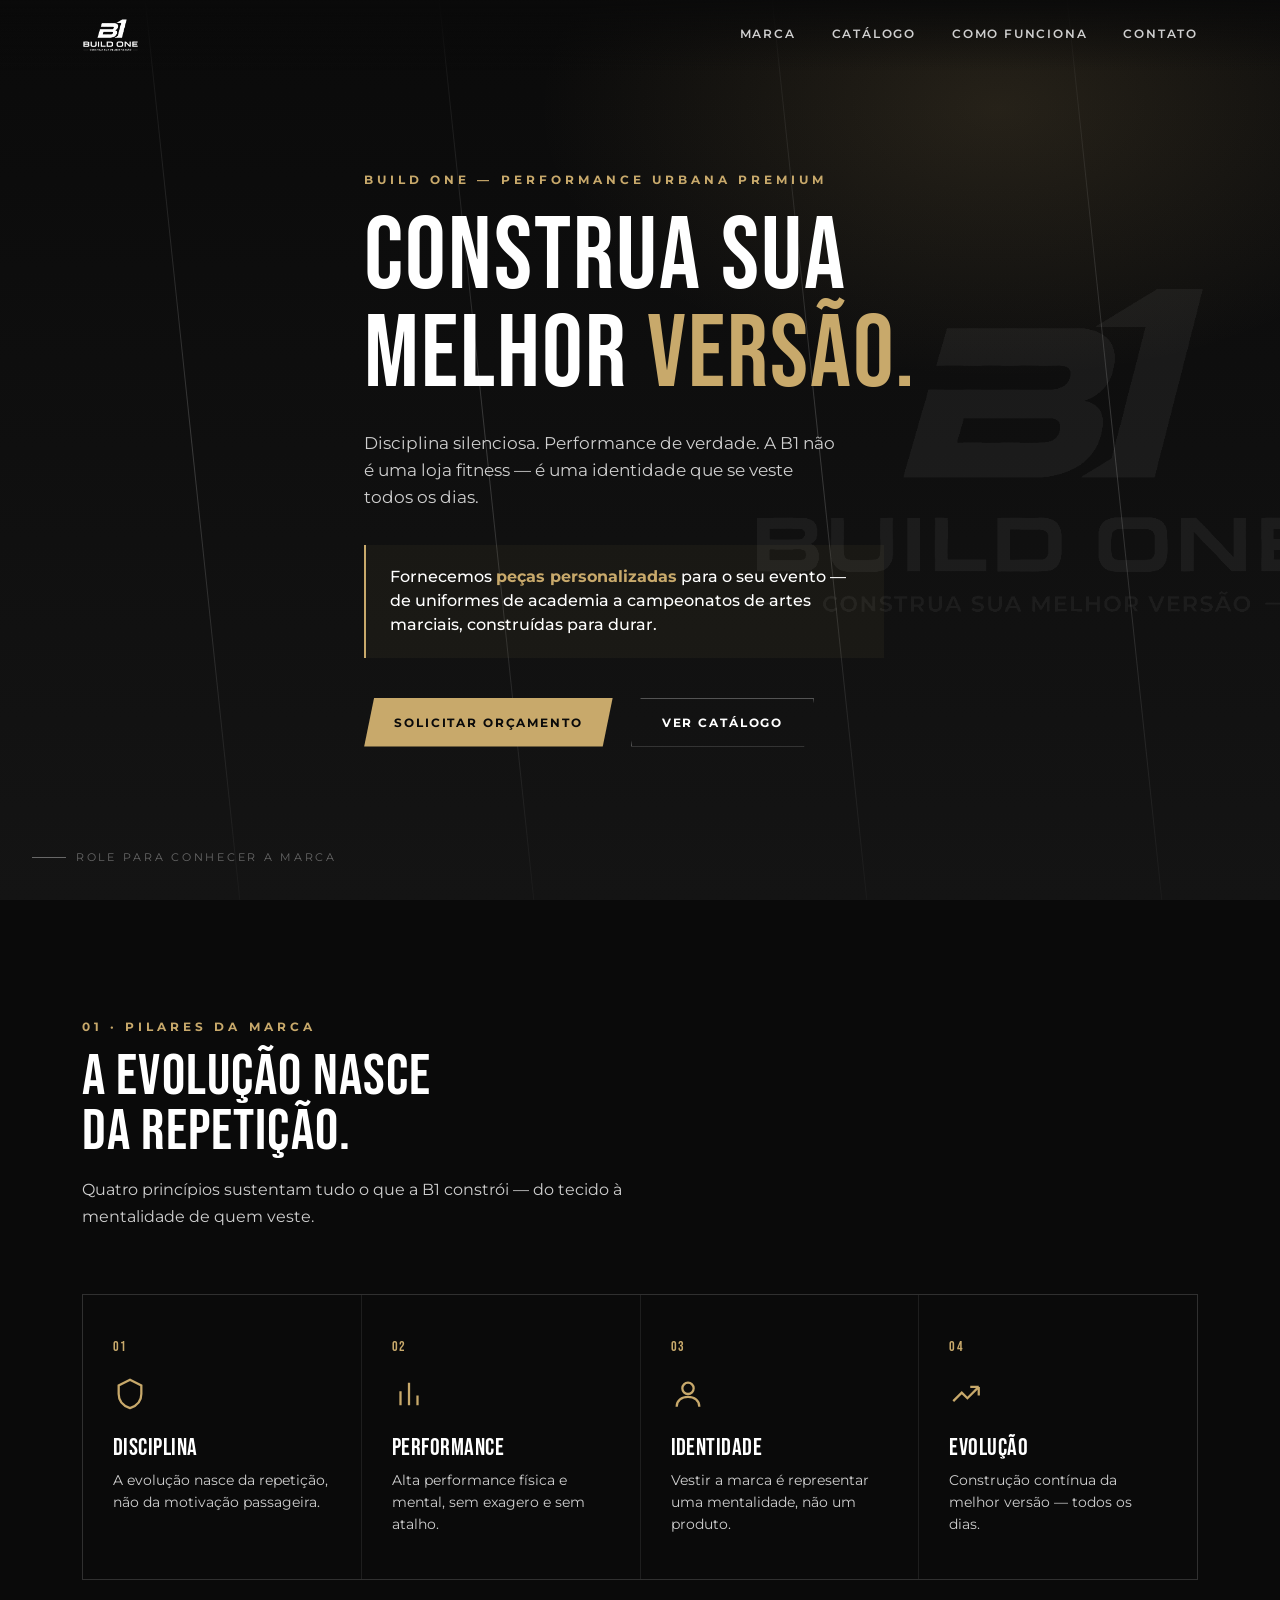
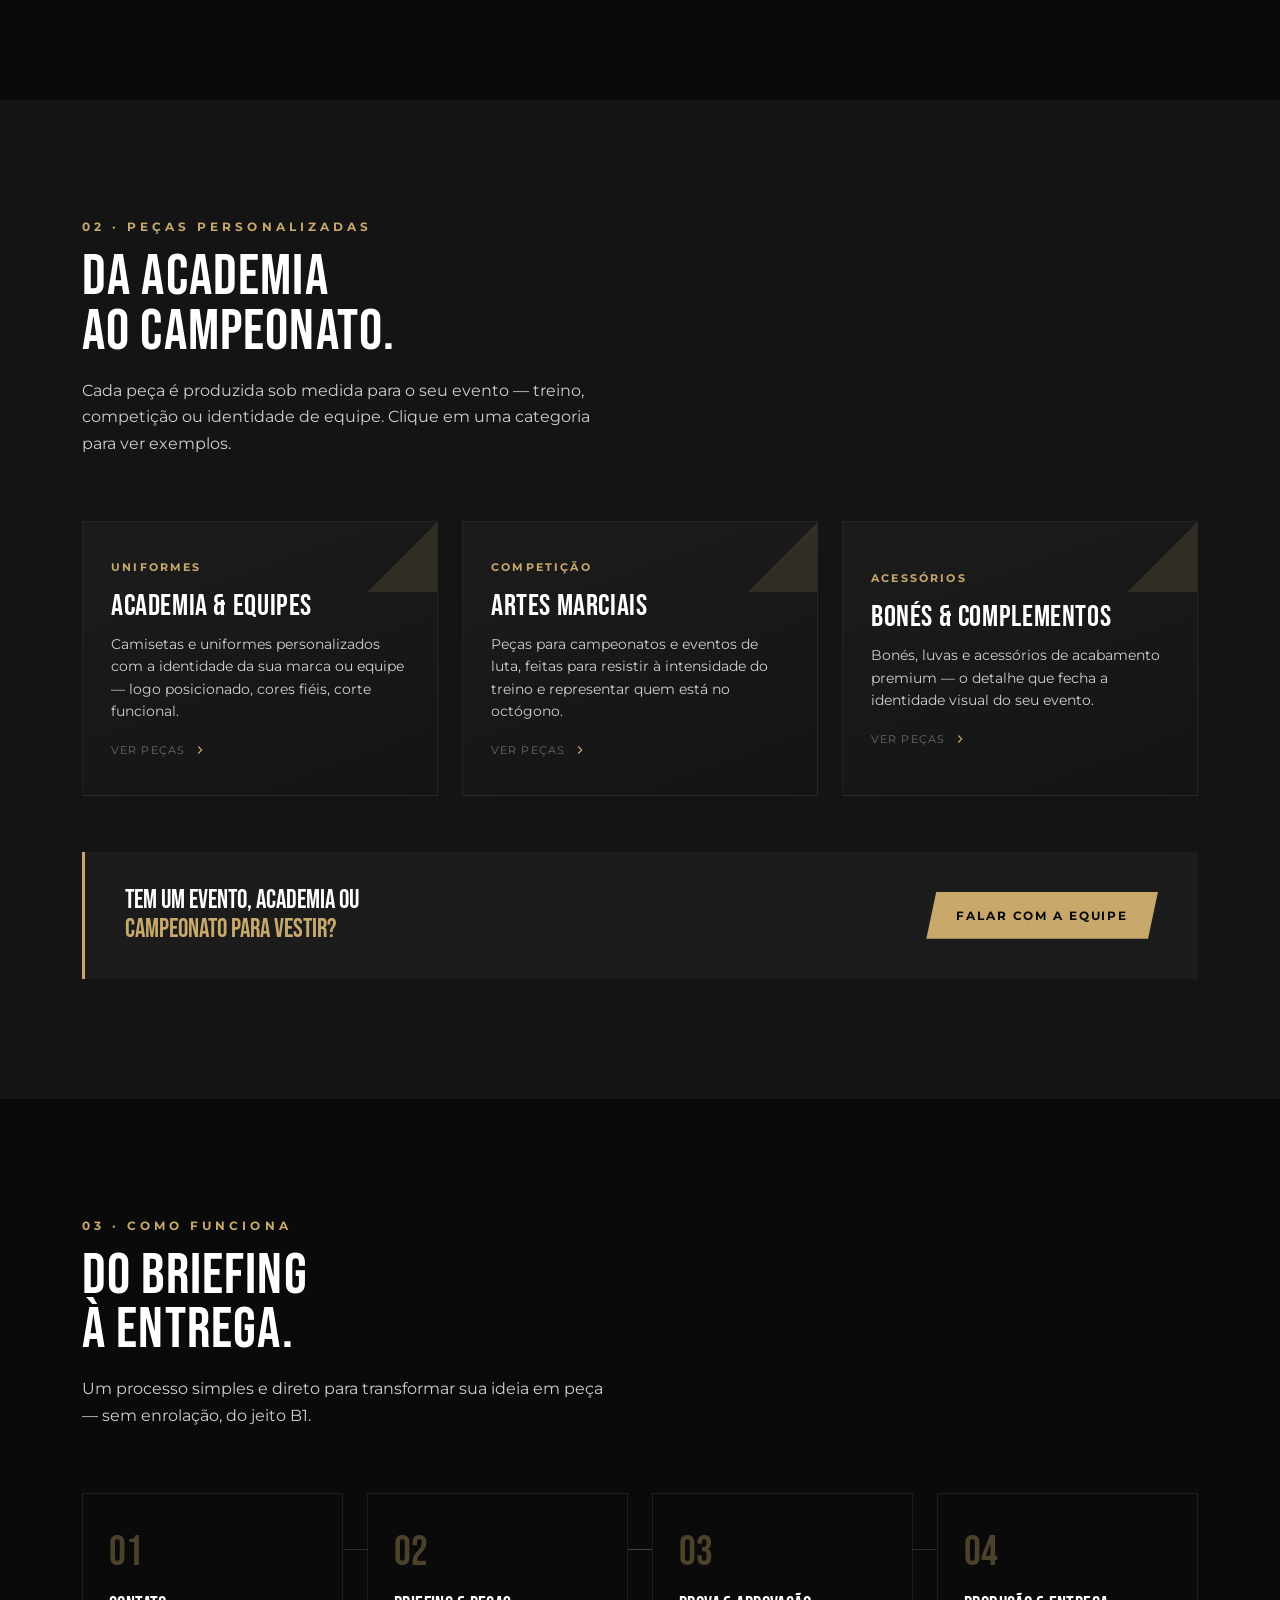
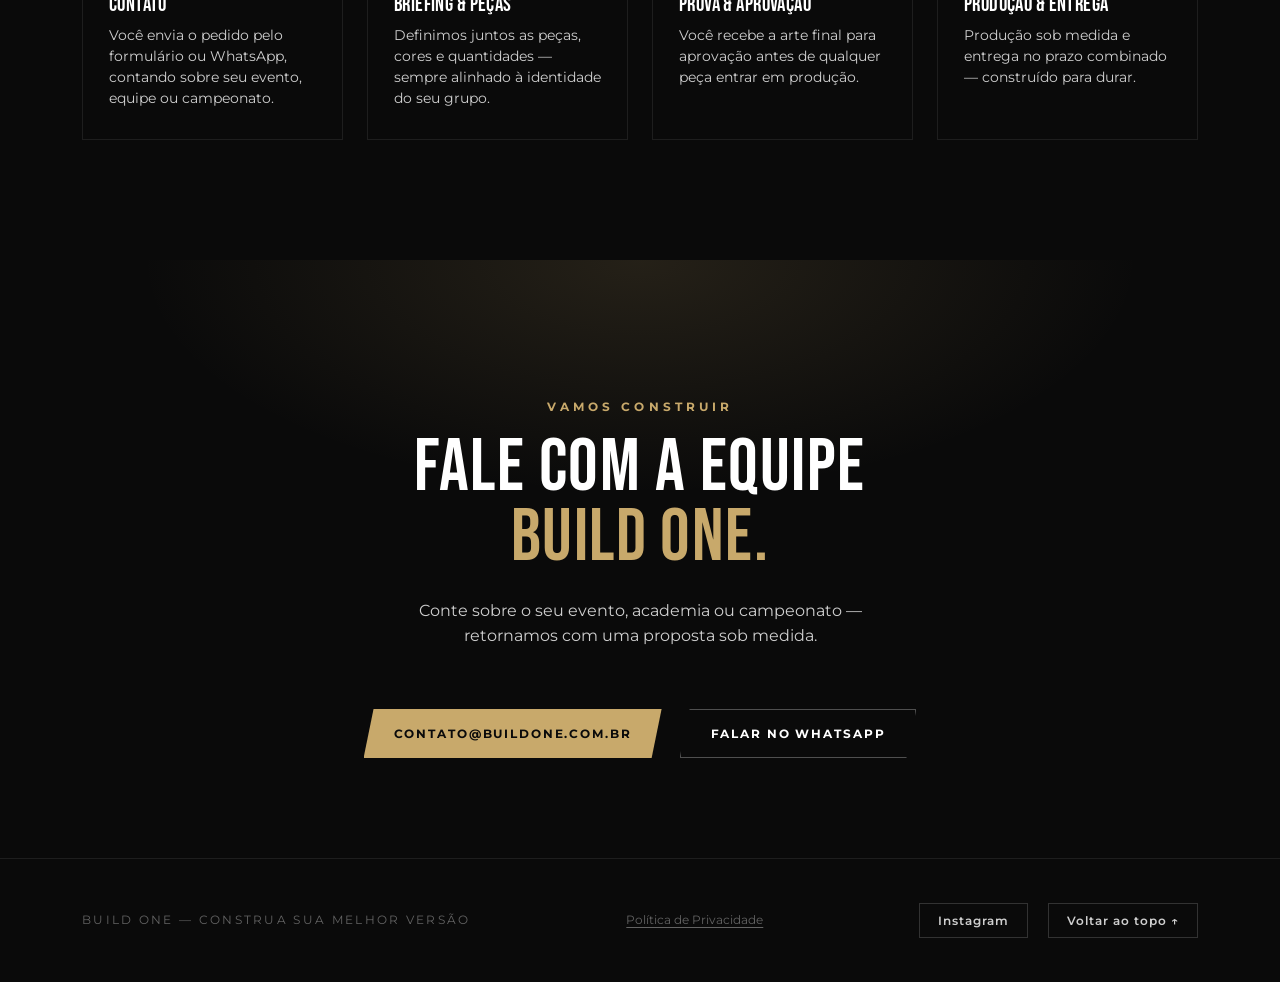
==== commit dcfe6269: "ajustes no index e css" ====
--- a/index.html
+++ b/index.html
@@ -330,61 +330,6 @@
   </div>
 </section>
 
-<section class="section-alt" id="posicionamento">
-  <div class="wrap">
-    <div class="section-head reveal">
-      <span class="eyebrow">04 · Posicionamento</span>
-      <h2>O que a B1<br>realmente é.</h2>
-    </div>
-
-    <div class="position-grid reveal">
-      <ul class="position-list">
-        <li><span class="mark no">✕</span><span class="txt"><b>Build One não é</b> uma loja fitness.</span></li>
-        <li><span class="mark yes">✓</span><span class="txt"><b>Build One é</b> uma marca de evolução pessoal.</span></li>
-        <li><span class="mark no">✕</span><span class="txt">O produto é <b>a porta de entrada</b>.</span></li>
-        <li><span class="mark yes">✓</span><span class="txt">O verdadeiro produto é <b>identidade, pertencimento, disciplina e evolução</b>.</span></li>
-      </ul>
-
-      <div class="quote-block">
-        <span class="eyebrow">Regra mais importante</span>
-        <p class="big-quote">Menos <span class="g">exagero</span>.<br>Mais <span class="g">consistência</span>.</p>
-        <hr>
-        <p class="rule">A B1 fala como alguém disciplinado, forte, objetivo e consistente — nunca com hype vazio.</p>
-      </div>
-    </div>
-  </div>
-</section>
-
-<section>
-  <div class="wrap">
-    <div class="section-head reveal">
-      <span class="eyebrow">05 · Para quem</span>
-      <h2>Quem constrói<br>com a B1.</h2>
-    </div>
-
-    <div class="target-grid reveal">
-      <div class="target-card">
-        <span class="eyebrow">Primário · 18–35 anos</span>
-        <h3>Performance</h3>
-        <ul>
-          <li>Academia</li>
-          <li>Boxe e artes marciais</li>
-          <li>Lifestyle fitness urbano</li>
-        </ul>
-      </div>
-      <div class="target-card">
-        <span class="eyebrow">Secundário</span>
-        <h3>Identidade</h3>
-        <ul>
-          <li>Creators e influenciadores</li>
-          <li>Streetwear</li>
-          <li>Lifestyle premium</li>
-        </ul>
-      </div>
-    </div>
-  </div>
-</section>
-
 <section class="contact" id="contato">
   <div class="wrap">
     <div class="contact-head reveal">
--- a/style.css
+++ b/style.css
@@ -587,107 +587,6 @@
     background:linear-gradient(90deg, transparent, var(--gold-dim), var(--gold-dim), transparent);
     z-index:0;
   }
-}
-
-/* ---------- posicionamento ---------- */
-.position-grid{
-  display:grid;
-  grid-template-columns:1fr 1fr;
-  gap:60px;
-  align-items:start;
-}
-.position-list{list-style:none;}
-.position-list li{
-  display:flex;
-  gap:16px;
-  padding:20px 0;
-  border-bottom:1px solid rgba(207,207,207,0.1);
-  align-items:flex-start;
-}
-.position-list li:first-child{padding-top:0;}
-.mark{
-  font-family:'Bebas Neue',sans-serif;
-  font-size:1.1rem;
-  flex-shrink:0;
-  width:26px;
-  height:26px;
-  display:flex;
-  align-items:center;
-  justify-content:center;
-  border-radius:50%;
-  margin-top:2px;
-}
-.mark.no{color:#8a8a8a;border:1px solid #3a3a3a;}
-.mark.yes{color:var(--black);background:var(--gold);}
-.position-list li span.txt{
-  color:var(--silver);
-  font-size:0.98rem;
-  line-height:1.5;
-  padding-top:2px;
-}
-.position-list li span.txt b{color:var(--white);}
-
-.quote-block{
-  position:sticky;
-  top:140px;
-  padding:44px 36px;
-  background:var(--black);
-  border:1px solid rgba(200,169,107,0.2);
-}
-.quote-block .eyebrow{margin-bottom:20px;display:block;}
-.quote-block .big-quote{
-  font-family:'Bebas Neue',sans-serif;
-  font-size:2rem;
-  line-height:1.15;
-  color:var(--white);
-}
-.quote-block .big-quote .g{color:var(--gold);}
-.quote-block hr{
-  border:none;
-  height:1px;
-  background:rgba(207,207,207,0.15);
-  margin:28px 0;
-}
-.quote-block .rule{
-  font-size:0.85rem;
-  color:var(--silver);
-  line-height:1.6;
-}
-
-/* ---------- target ---------- */
-.target-grid{
-  display:grid;
-  grid-template-columns:1fr 1fr;
-  gap:1px;
-  background:rgba(207,207,207,0.1);
-  border:1px solid rgba(207,207,207,0.1);
-}
-.target-card{
-  background:var(--graphite-2);
-  padding:48px 40px;
-}
-.target-card .eyebrow{display:block;margin-bottom:8px;}
-.target-card h3{
-  font-size:2.2rem;
-  color:var(--white);
-  margin-bottom:22px;
-}
-.target-card ul{list-style:none;}
-.target-card li{
-  font-size:0.92rem;
-  color:var(--silver);
-  padding:10px 0;
-  border-top:1px solid rgba(207,207,207,0.1);
-  display:flex;
-  align-items:center;
-  gap:12px;
-}
-.target-card li:first-of-type{border-top:none;}
-.target-card li::before{
-  content:'';
-  width:6px;height:6px;
-  background:var(--gold);
-  flex-shrink:0;
 }
 
 /* ---------- contato / formulário ---------- */
@@ -855,9 +754,6 @@
   .pillars{grid-template-columns:repeat(2,1fr);}
   .pieces-grid{grid-template-columns:1fr;}
   .product-grid{grid-template-columns:repeat(2,1fr);}
-  .position-grid{grid-template-columns:1fr;}
-  .quote-block{position:static;margin-top:20px;}
-  .target-grid{grid-template-columns:1fr;}
   .steps{grid-template-columns:repeat(2,1fr);}
 }
 @media (max-width:640px){
